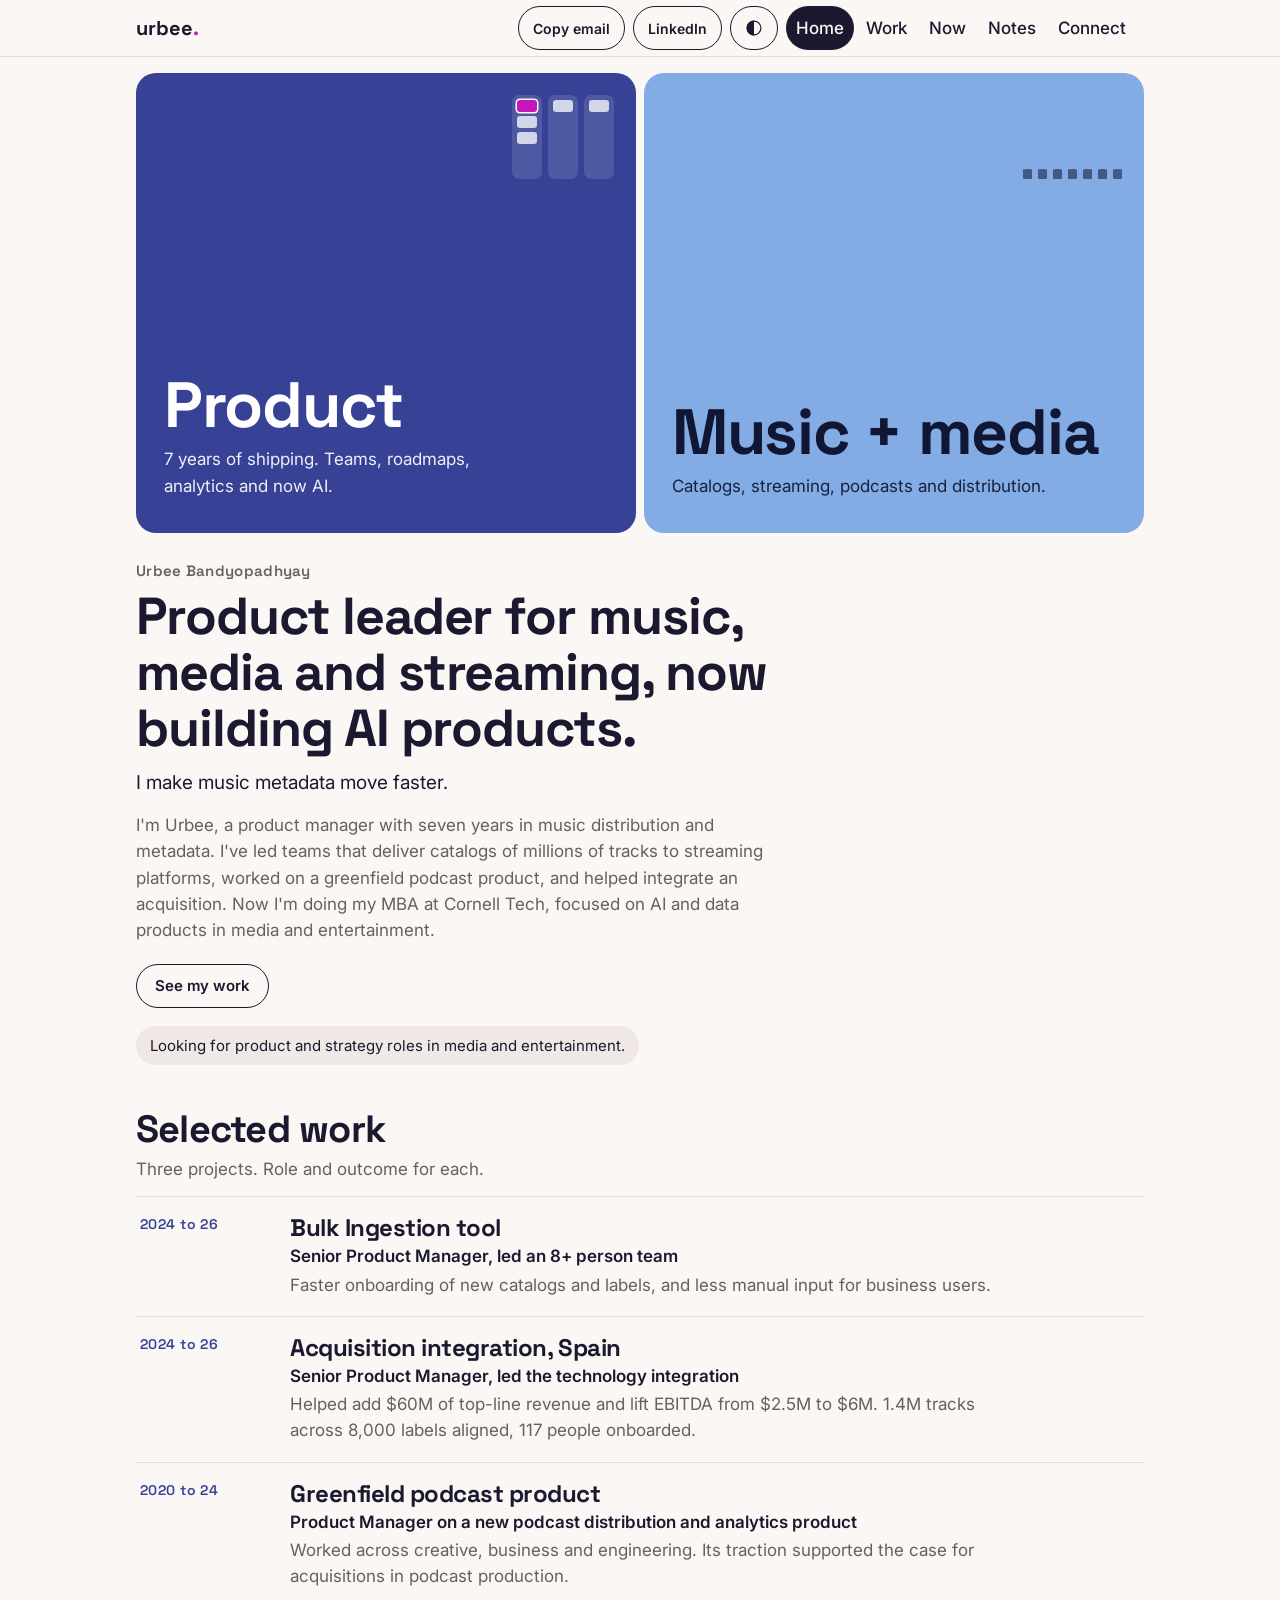
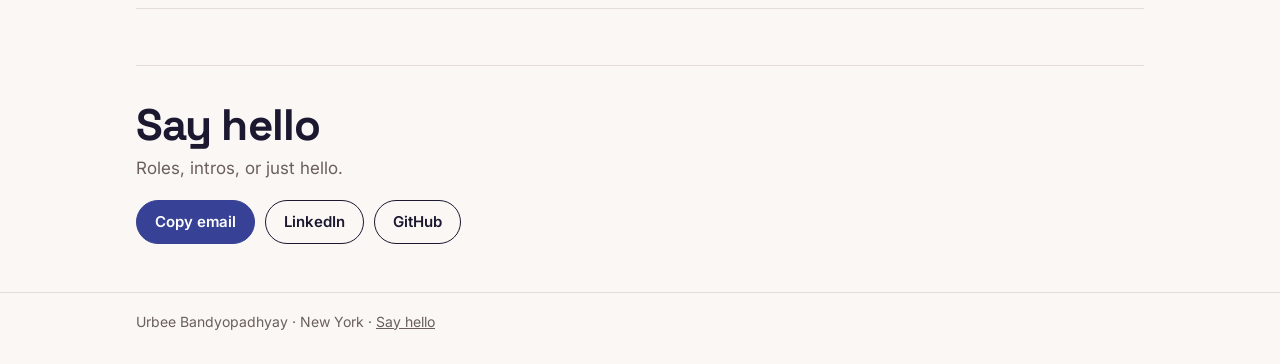
==== index.html @ 32fa34a2 "Add files via upload" ====
<!doctype html>
<html lang="en" data-palette="soft">
<head>
<meta charset="utf-8">
<meta name="viewport" content="width=device-width,initial-scale=1">
<title>Urbee Bandyopadhyay | Product leader, music and media</title>
<meta name="description" content="Product leader for music, media and streaming, now building AI products.">
<link rel="preconnect" href="https://fonts.googleapis.com">
<link rel="preconnect" href="https://fonts.gstatic.com" crossorigin>
<link href="https://fonts.googleapis.com/css2?family=Inter:wght@400;500;600&family=Space+Grotesk:wght@500;600;700&display=swap" rel="stylesheet">
<link rel="stylesheet" href="style.css">
</head>
<body>
<header class="top"><div class="wrap">
  <a class="logo" href="index.html">urbee<i>.</i></a>
  <button class="btn sm" data-copy-email type="button">Copy email</button>
  <a class="btn sm" href="https://www.linkedin.com/in/urbeebandy/" target="_blank" rel="noopener">LinkedIn</a>
  <button class="btn sm theme" data-theme-toggle type="button" aria-label="Switch light or dark mode"><svg viewBox="0 0 24 24" aria-hidden="true"><path d="M12 2a10 10 0 100 20V2z"/><circle cx="12" cy="12" r="9.2" fill="none" stroke="currentColor" stroke-width="1.6"/></svg></button>
  <nav class="pages" aria-label="Pages"><a href="index.html" aria-current="page">Home</a><a href="work.html">Work</a><a href="now.html">Now</a><a href="notes.html">Notes</a><a href="connect.html">Connect</a></nav>
</div></header>
<main class="wrap">

<div class="split">
  <div class="side prod" tabindex="0">
    <div class="viz" aria-hidden="true"><div class="kan"><div class="col"><i></i><i></i><i></i></div><div class="col"><i></i></div><div class="col"><i></i></div><b class="mv"></b></div></div>
    <h2>Product</h2>
    <p>7 years of shipping. Teams, roadmaps, analytics and now AI.</p>
    <p class="more">Led cross-functional teams of engineers, QA and analysts.</p>
  </div>
  <div class="side music" tabindex="0">
    <div class="viz" aria-hidden="true"><div class="bars"><span></span><span></span><span></span><span></span><span></span><span></span><span></span></div></div>
    <h2>Music + media</h2>
    <p>Catalogs, streaming, podcasts and distribution.</p>
    <p class="more">Experience with indie and major music distribution services.</p>
  </div>
</div>
<div class="intro">
  <p class="name">Urbee Bandyopadhyay</p>
  <h1>Product leader for music, media and streaming, now building AI products.</h1>
  <p class="tag">I make music metadata move faster.</p>
  <p class="bio">I'm Urbee, a product manager with seven years in music distribution and metadata. I've led teams that deliver catalogs of millions of tracks to streaming platforms, worked on a greenfield podcast product, and helped integrate an acquisition. Now I'm doing my MBA at Cornell Tech, focused on AI and data products in media and entertainment.</p>
  <div class="cta">
    <a class="btn" href="work.html">See my work</a>
  </div>
  <span class="looking">Looking for product and strategy roles in media and entertainment.</span>
</div>
<section>
  <h2>Selected work</h2>
  <p class="sub">Three projects. Role and outcome for each.</p>
  <ul class="list" data-work="3"></ul>
</section>
<section class="connect" id="connect">
  <h2>Say hello</h2>
  <p class="sub">Roles, intros, or just hello.</p>
  <div class="cgrid">
    <div>
      <div class="cta" style="margin-top:0">
        <button class="btn solid" data-copy-email type="button">Copy email</button>
        <a class="btn" href="https://www.linkedin.com/in/urbeebandy/" target="_blank" rel="noopener">LinkedIn</a>
        <a class="btn" href="https://github.com/u-bandy" target="_blank" rel="noopener">GitHub</a>
      </div>
    </div>
  </div>
</section>
</main>
<footer class="foot"><div class="wrap">Urbee Bandyopadhyay · New York · <a href="connect.html">Say hello</a></div></footer>
<script src="site.js"></script>
</body>
</html>
---- style.css ----
:root{
  --bg:#ffffff;--ink:#0a0a0a;--mute:#5a5a5a;--line:#e4e4e4;
  --blue:#1f3dff;--onblue:#ffffff;--panel:#0a0a0a;--onpanel:#ffffff;--chip:#f3f3f3;
  --music:var(--blue);--onmusic:var(--onblue);--accent2:var(--blue);--olive:var(--chip);--onolive:var(--ink);
  --head:"Space Grotesk",system-ui,sans-serif;--body:"Inter",system-ui,sans-serif;
}
@media (prefers-color-scheme:dark){
  :root:not([data-theme="light"]){--bg:#0a0a0a;--ink:#f5f5f5;--mute:#a3a3a3;--line:#262626;--blue:#3d5cff;--panel:#161616;--chip:#181818}
}
:root[data-theme="dark"]{--bg:#0a0a0a;--ink:#f5f5f5;--mute:#a3a3a3;--line:#262626;--blue:#3d5cff;--panel:#161616;--chip:#181818}

*{box-sizing:border-box}
html{-webkit-text-size-adjust:100%}
body{margin:0;background:var(--bg);color:var(--ink);font:17px/1.55 var(--body);-webkit-font-smoothing:antialiased}
a{color:inherit}
h1,h2,h3{font-family:var(--head);line-height:1.08;margin:0;letter-spacing:-.02em}
.wrap{max-width:1040px;margin:0 auto;padding:0 16px}

/* top bar: email + LinkedIn always visible */
header.top{position:sticky;top:0;z-index:5;background:var(--bg);border-bottom:1px solid var(--line)}
header.top .wrap{display:flex;align-items:center;gap:8px;min-height:56px;flex-wrap:wrap;padding-top:6px;padding-bottom:6px}
.logo{font:700 20px var(--head);text-decoration:none;margin-right:auto}
.logo i{font-style:normal;color:var(--accent2)}
nav.pages{display:flex;flex-wrap:wrap;gap:2px;order:3;width:100%}
nav.pages a{min-height:44px;display:inline-flex;align-items:center;padding:0 10px;text-decoration:none;border-radius:99px;font-weight:500;position:relative}
nav.pages a:hover{background:var(--chip)}
nav.pages a[aria-current="page"]{background:var(--ink);color:var(--bg)}
@media(min-width:780px){nav.pages{order:0;width:auto;margin-right:8px}}
.btn{min-height:44px;display:inline-flex;align-items:center;justify-content:center;gap:8px;padding:0 18px;border-radius:99px;border:1.5px solid var(--ink);background:transparent;color:var(--ink);font:600 15px var(--body);text-decoration:none;cursor:pointer;transition:transform .15s,background .15s,color .15s}
.btn:hover{transform:translateY(-2px)}
.btn.solid{background:var(--blue);border-color:var(--blue);color:var(--onblue)}
.btn.ink{background:var(--ink);color:var(--bg)}
.btn.sm{padding:0 14px;font-size:14px}
.theme{min-width:44px;padding:0}
.theme svg{width:18px;height:18px;fill:currentColor}

/* split hero */
.split{display:flex;flex-direction:column;gap:8px;margin-top:16px}
.side{border-radius:20px;padding:22px 20px;min-height:132px;display:flex;flex-direction:column;justify-content:flex-end;gap:6px;transition:flex .3s ease;overflow:hidden}
.side.prod{background:var(--panel);color:var(--onpanel)}
.side.music{background:var(--music);color:var(--onmusic)}
.side h2{font-size:clamp(34px,8vw,64px)}
.side p{margin:0;max-width:34ch;opacity:.92}
.side .more{max-height:0;opacity:0;transition:max-height .3s ease,opacity .2s;font-size:15px}
.side:focus-within .more{max-height:120px;opacity:1}
@media(min-width:780px){
  .split{flex-direction:row;height:min(52vh,460px)}
  .side{flex:1;min-height:0;padding:28px}
  .split:hover .side{flex:.8}
  .split .side:hover{flex:1.5}
  .side:hover .more{max-height:120px;opacity:1}
}

.intro{padding:28px 0 8px}
.intro .name{font:600 15px var(--head);color:var(--mute);margin:0 0 8px;letter-spacing:.02em}
.intro h1{font-size:clamp(28px,6vw,52px);max-width:20ch}
.intro .tag{font-size:19px;margin:12px 0 0}
.intro .bio{color:var(--mute);max-width:60ch;margin:14px 0 0}
.cta{display:flex;flex-wrap:wrap;gap:10px;margin:20px 0 0}
.looking{display:inline-block;margin-top:18px;padding:8px 14px;border-radius:99px;background:var(--olive);color:var(--onolive);font-size:15px}

section{padding:36px 0 8px}
section>h2{font-size:clamp(26px,5vw,38px);margin-bottom:6px}
.sub{color:var(--mute);margin:0 0 14px}

/* plain list */
ul.list{list-style:none;margin:0;padding:0;border-top:1px solid var(--line)}
ul.list li{border-bottom:1px solid var(--line)}
.row{display:grid;grid-template-columns:1fr;gap:4px;padding:18px 4px;text-decoration:none;transition:padding .2s,background .2s}
a.row:hover{padding-left:14px;background:var(--chip)}
.row .when{color:var(--blue);font:600 14px var(--head);letter-spacing:.03em}
.row h3{font-size:24px}
.row p{margin:2px 0 0;color:var(--mute);max-width:64ch}
.row p b{color:var(--ink);font-weight:600}
@media(min-width:780px){.row{grid-template-columns:130px 1fr;gap:20px;align-items:start}}

.chips{display:flex;flex-wrap:wrap;gap:8px;margin:0;padding:0;list-style:none}
.chips li{padding:8px 14px;border-radius:99px;background:var(--chip);font-size:15px}

.slots{display:grid;grid-template-columns:1fr 1fr;gap:10px;margin-top:14px}
@media(min-width:780px){.slots{grid-template-columns:repeat(3,1fr)}}
.slot{aspect-ratio:1/1;border:1.5px dashed var(--line);border-radius:16px;display:grid;place-items:center;text-align:center;padding:10px;color:var(--mute);font-size:14px;transition:border-color .2s,color .2s}
.slot:hover{border-color:var(--blue);color:var(--ink)}
.slot strong{display:block;font:600 18px var(--head);color:var(--ink)}

/* connect */
.connect{margin-top:48px;padding:36px 0 48px;border-top:1px solid var(--line)}
.connect h2{font-size:clamp(28px,6vw,44px)}
.cgrid{display:grid;gap:24px;margin-top:18px}
@media(min-width:780px){.cgrid{grid-template-columns:1fr 1fr}}
form.msg{display:grid;gap:10px}
form.msg label{font-weight:600;font-size:15px}
form.msg input,form.msg textarea{width:100%;min-height:48px;padding:12px 14px;border-radius:12px;border:1.5px solid var(--line);background:var(--bg);color:var(--ink);font:16px var(--body)}
form.msg textarea{min-height:120px;resize:vertical}
form.msg input:focus,form.msg textarea:focus{outline:2px solid var(--blue);border-color:var(--blue)}
.status{min-height:24px;font-weight:600}
.hp{position:absolute;left:-9999px}
footer.foot{border-top:1px solid var(--line);padding:18px 0 32px;color:var(--mute);font-size:14px}
:focus-visible{outline:3px solid var(--blue);outline-offset:2px}
@media (prefers-reduced-motion:reduce){*{transition:none!important}}

/* panel visuals: sound bar on Music + media, mini kanban board on Product */
.side{position:relative}
.side .viz{position:absolute;top:22px;right:22px;pointer-events:none;transition:opacity .2s}
@media(min-width:780px){.split:hover .side:not(:hover) .viz{opacity:0}}
.bars{display:flex;align-items:flex-end;gap:6px;height:84px}
.bars span{width:9px;height:100%;border-radius:5px;background:var(--onmusic);transform-origin:bottom;transform:scaleY(.12);opacity:.55;transition:opacity .2s;animation:eq 900ms ease-in-out infinite alternate;animation-play-state:paused}
.side.music:hover .bars span,.side.music:focus-within .bars span{opacity:1;animation-play-state:running}
.bars span:nth-child(1){animation-duration:620ms}
.bars span:nth-child(2){animation-duration:900ms;animation-delay:-200ms}
.bars span:nth-child(3){animation-duration:520ms;animation-delay:-400ms}
.bars span:nth-child(4){animation-duration:780ms;animation-delay:-100ms}
.bars span:nth-child(5){animation-duration:680ms;animation-delay:-300ms}
.bars span:nth-child(6){animation-duration:840ms;animation-delay:-500ms}
.bars span:nth-child(7){animation-duration:560ms;animation-delay:-250ms}
@keyframes eq{from{transform:scaleY(.15)}to{transform:scaleY(1)}}

.kan{display:flex;gap:6px;height:84px}
.kan .col{position:relative;width:30px;height:84px;border-radius:7px;background:rgba(255,255,255,.12);padding:5px;display:flex;flex-direction:column;gap:4px}
.kan .col i{display:block;height:12px;border-radius:3px;background:#fff;opacity:.75}
.kan .col:nth-child(3)::after{content:"";position:absolute;left:0;right:0;bottom:5px;margin:auto;width:8px;height:8px;border-radius:50%;background:var(--accent2);opacity:0;animation:ship 3.4s ease-in-out infinite;animation-play-state:paused}
.kan .mv{position:absolute;top:5px;left:5px;width:20px;height:12px;border-radius:3px;background:var(--accent2);box-shadow:0 0 0 1.5px #fff;animation:move 3.4s ease-in-out infinite;animation-play-state:paused}
.side.prod:hover .mv,.side.prod:focus-within .mv,.side.prod:hover .col::after,.side.prod:focus-within .col::after{animation-play-state:running}
@keyframes move{
  0%,15%{transform:translate(0,48px)}
  35%,50%{transform:translate(36px,16px)}
  70%,90%{transform:translate(72px,16px)}
  100%{transform:translate(72px,16px);opacity:0}
}
@keyframes ship{0%,70%{opacity:0}80%,95%{opacity:1}100%{opacity:0}}
@media (prefers-reduced-motion:reduce){.bars span,.kan .mv,.kan .col::after{animation:none!important}}

/* soft palette: add data-palette="soft" to the <html> tag to use it */
:root[data-palette="soft"]{--bg:#faf7f5;--ink:#1b1830;--mute:#6a5f5b;--line:#e6dcd7;--blue:#374196;--onblue:#ffffff;--panel:#374196;--onpanel:#ffffff;--chip:#f0e8e4;--music:#82ACE3;--onmusic:#101634;--accent2:#C617BB}
@media (prefers-color-scheme:dark){
  :root[data-palette="soft"]:not([data-theme="light"]){--bg:#13121c;--ink:#f4f0ee;--mute:#b5aaa5;--line:#2c2a3d;--blue:#82ACE3;--onblue:#101634;--panel:#374196;--onpanel:#ffffff;--chip:#1e1c2c;--music:#82ACE3;--onmusic:#101634;--accent2:#e04ad6}
}
:root[data-palette="soft"][data-theme="dark"]{--bg:#13121c;--ink:#f4f0ee;--mute:#b5aaa5;--line:#2c2a3d;--blue:#82ACE3;--onblue:#101634;--panel:#374196;--onpanel:#ffffff;--chip:#1e1c2c;--music:#82ACE3;--onmusic:#101634;--accent2:#e04ad6}

/* the log (Notes page) */
.log .lbl{font:600 12px var(--body);text-transform:uppercase;letter-spacing:.1em;color:var(--mute);margin:30px 0 12px}
.tiles{display:grid;grid-template-columns:repeat(auto-fill,minmax(110px,140px));gap:14px}
.tile{margin:0;transition:transform .2s}
.tile:hover{transform:translateY(-4px)}
.tile .pic{aspect-ratio:1/1;border-radius:10px;overflow:hidden;background:var(--chip);display:grid;place-items:center}
.tile .pic.empty{border:1.5px dashed var(--line);color:var(--mute);font-size:14px;background:transparent}
.tile .pic img{width:100%;height:100%;object-fit:cover;display:block}
.tile figcaption{padding:8px 2px 0}
.tile figcaption b{display:block;font:600 15px var(--head);line-height:1.2}
.tile figcaption span{display:block;color:var(--mute);font-size:13px}

/* garden palette: olive, aqua, purple, sage, coral */
:root[data-palette="garden"]{--bg:#f6f8f4;--ink:#1c2420;--mute:#5a675d;--line:#d9e1d8;--blue:#8A3FBD;--onblue:#ffffff;--panel:#9C50CE;--onpanel:#ffffff;--chip:#e8eee6;--music:#6DE3F5;--onmusic:#0b2a30;--accent2:#DF4B44;--olive:#97A975;--onolive:#14210f}
@media (prefers-color-scheme:dark){
  :root[data-palette="garden"]:not([data-theme="light"]){--bg:#111815;--ink:#eef3ee;--mute:#a9b8ad;--line:#2a3830;--blue:#6DE3F5;--onblue:#0b2a30;--panel:#9C50CE;--onpanel:#ffffff;--chip:#1b2621;--music:#6DE3F5;--onmusic:#0b2a30;--accent2:#f06b64;--olive:#97A975;--onolive:#14210f}
}
:root[data-palette="garden"][data-theme="dark"]{--bg:#111815;--ink:#eef3ee;--mute:#a9b8ad;--line:#2a3830;--blue:#6DE3F5;--onblue:#0b2a30;--panel:#9C50CE;--onpanel:#ffffff;--chip:#1b2621;--music:#6DE3F5;--onmusic:#0b2a30;--accent2:#f06b64;--olive:#97A975;--onolive:#14210f}

/* midnight palette: ink plum, cool lilac, tangerine, saffron, raspberry */
:root[data-palette="midnight"]{--bg:#F4F1FB;--ink:#1F1B2E;--mute:#5F587A;--line:#DDD6EE;--blue:#3B2A66;--onblue:#ffffff;--panel:#2A2140;--onpanel:#ffffff;--chip:#E9E4F6;--music:#FF8A5B;--onmusic:#2A1408;--accent2:#E0457B;--olive:#FFD98A;--onolive:#3A2A00}
@media (prefers-color-scheme:dark){
  :root[data-palette="midnight"]:not([data-theme="light"]){--bg:#15111F;--ink:#F6F1E8;--mute:#B3AAC0;--line:#2E2743;--blue:#FFC247;--onblue:#2A1A00;--panel:#3A2D5C;--onpanel:#ffffff;--chip:#211B31;--music:#FF8A5B;--onmusic:#2A1408;--accent2:#FF6FA0;--olive:#FFC247;--onolive:#2A1A00}
}
:root[data-palette="midnight"][data-theme="dark"]{--bg:#15111F;--ink:#F6F1E8;--mute:#B3AAC0;--line:#2E2743;--blue:#FFC247;--onblue:#2A1A00;--panel:#3A2D5C;--onpanel:#ffffff;--chip:#211B31;--music:#FF8A5B;--onmusic:#2A1408;--accent2:#FF6FA0;--olive:#FFC247;--onolive:#2A1A00}

.tile .pic.cover{aspect-ratio:2/3}
.tile .pic.cover img{object-fit:contain}

/* travel map */
.tmap{position:relative;max-width:900px}
.tmap svg{display:block;width:100%;height:auto}
.tmap .land{fill:var(--chip);stroke:var(--line);stroke-width:.6}
.tmap .trail{fill:none;stroke:var(--accent2);stroke-width:1.6;stroke-linecap:round;opacity:0}
.tmap .plane{fill:var(--ink)}
.tmap .dot{cursor:pointer;outline:none}
.tmap .dot .hit{r:9;fill:transparent}
.tmap .dot .pt{r:3.6;fill:var(--accent2);stroke:var(--bg);stroke-width:1;transition:r .15s}
.tmap .dot.up .pt{fill:var(--bg);stroke:var(--accent2);stroke-width:1.6}
.tmap .dot:hover .pt,.tmap .dot:focus-visible .pt{r:6}
@media(max-width:780px){.tmap .dot .pt{r:5.5}.tmap .dot .hit{r:12}.tmap .dot:hover .pt{r:7}}
.tmap .tip{position:absolute;transform:translate(-50%,-140%);padding:4px 10px;border-radius:99px;background:var(--ink);color:var(--bg);font-size:13px;font-weight:600;white-space:nowrap;pointer-events:none;opacity:0;transition:opacity .15s}
.tmap .tip.on{opacity:1}
.tcount{margin:10px 0 0;color:var(--mute);font-size:15px}
.tlist{margin-top:8px}
.tlist summary{min-height:44px;display:flex;align-items:center;cursor:pointer;font-weight:600}
.tlist ul{list-style:none;margin:0;padding:0;columns:2 260px;column-gap:24px;font-size:14px;color:var(--mute)}
.tlist li{break-inside:avoid;padding:4px 0}
.tlist li b{color:var(--ink);display:block}
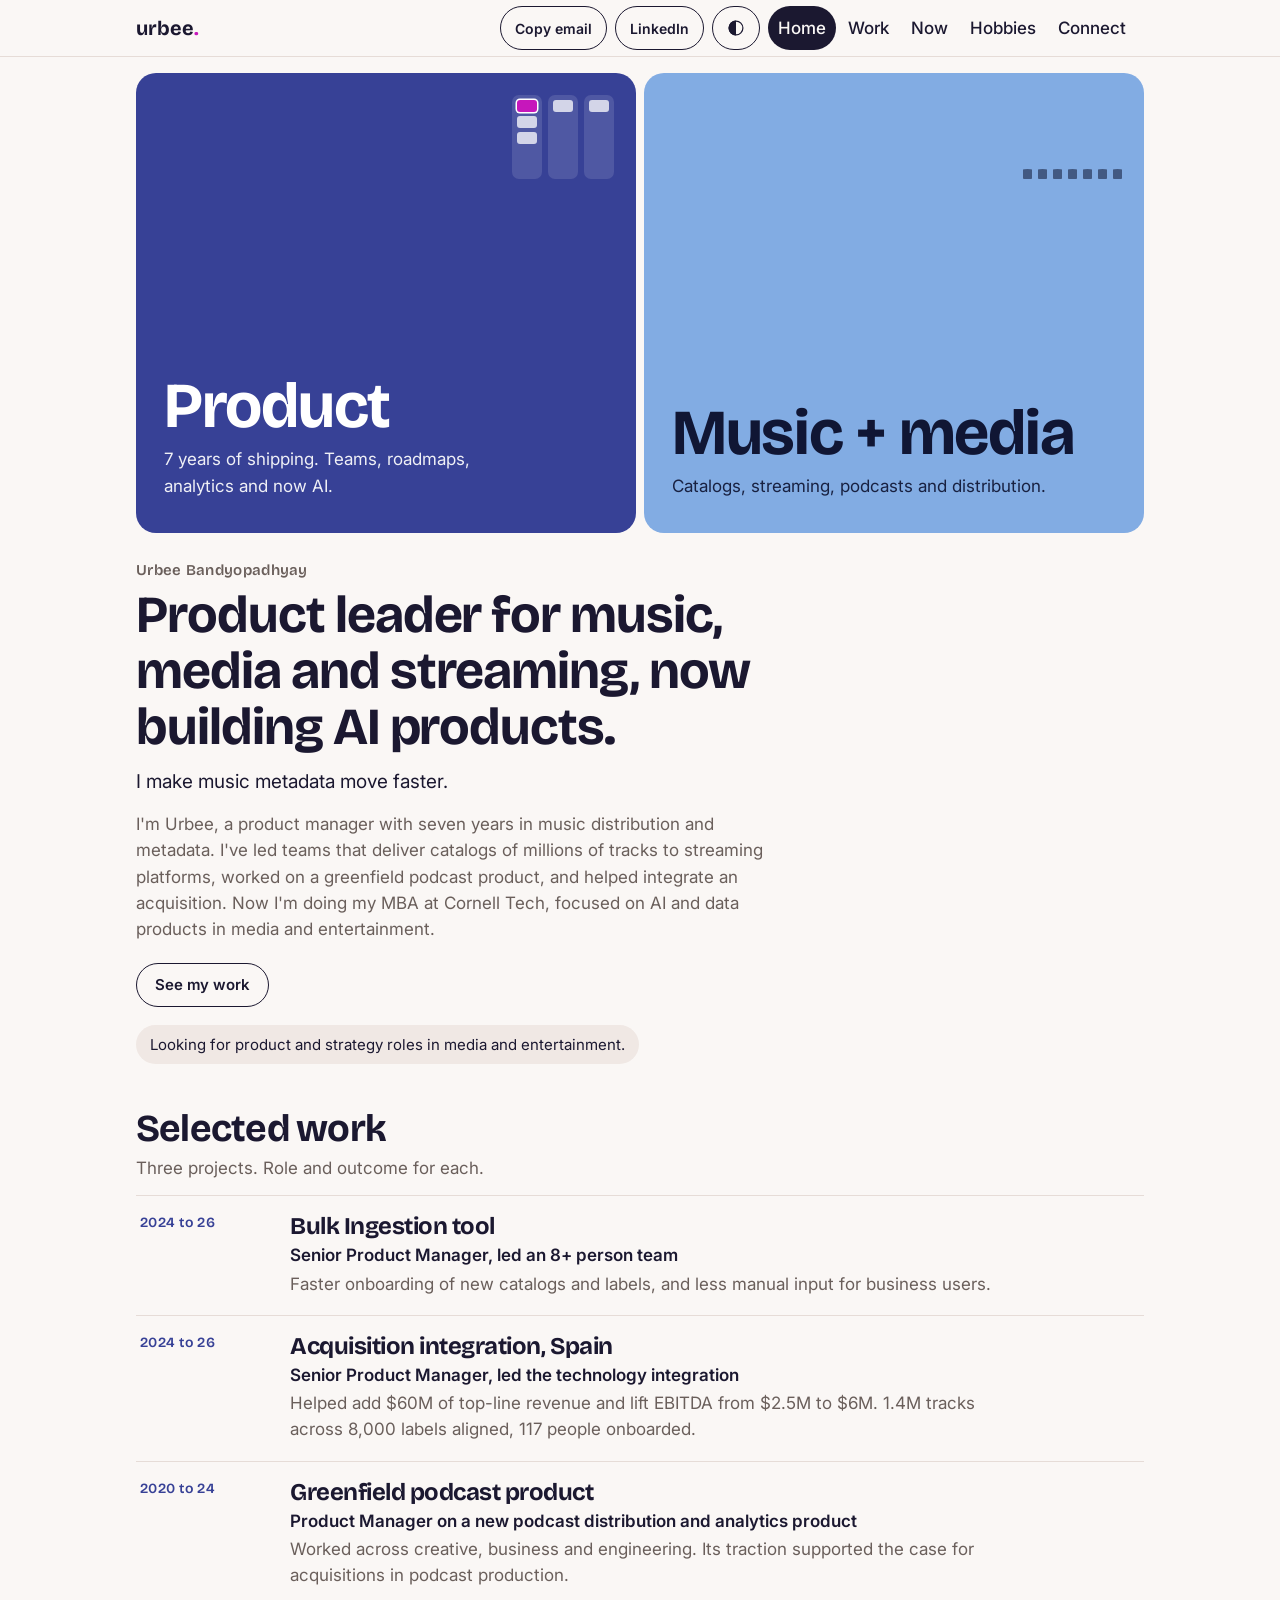
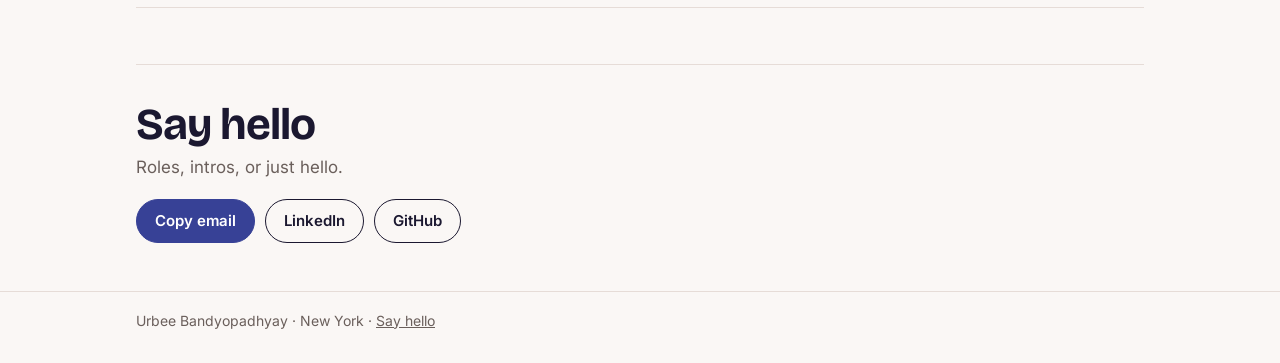
==== commit b521a338: "Rename Notes to Hobbies, switch heading font to Bricolage Grotesque" ====
--- a/index.html
+++ b/index.html
@@ -7,7 +7,7 @@
 <meta name="description" content="Product leader for music, media and streaming, now building AI products.">
 <link rel="preconnect" href="https://fonts.googleapis.com">
 <link rel="preconnect" href="https://fonts.gstatic.com" crossorigin>
-<link href="https://fonts.googleapis.com/css2?family=Inter:wght@400;500;600&family=Space+Grotesk:wght@500;600;700&display=swap" rel="stylesheet">
+<link href="https://fonts.googleapis.com/css2?family=Inter:wght@400;500;600&family=Bricolage+Grotesque:opsz,wght@12..96,500..800&display=swap" rel="stylesheet">
 <link rel="stylesheet" href="style.css">
 </head>
 <body>
@@ -16,7 +16,7 @@
   <button class="btn sm" data-copy-email type="button">Copy email</button>
   <a class="btn sm" href="https://www.linkedin.com/in/urbeebandy/" target="_blank" rel="noopener">LinkedIn</a>
   <button class="btn sm theme" data-theme-toggle type="button" aria-label="Switch light or dark mode"><svg viewBox="0 0 24 24" aria-hidden="true"><path d="M12 2a10 10 0 100 20V2z"/><circle cx="12" cy="12" r="9.2" fill="none" stroke="currentColor" stroke-width="1.6"/></svg></button>
-  <nav class="pages" aria-label="Pages"><a href="index.html" aria-current="page">Home</a><a href="work.html">Work</a><a href="now.html">Now</a><a href="notes.html">Notes</a><a href="connect.html">Connect</a></nav>
+  <nav class="pages" aria-label="Pages"><a href="index.html" aria-current="page">Home</a><a href="work.html">Work</a><a href="now.html">Now</a><a href="notes.html">Hobbies</a><a href="connect.html">Connect</a></nav>
 </div></header>
 <main class="wrap">
 
--- a/style.css
+++ b/style.css
@@ -2,7 +2,7 @@
   --bg:#ffffff;--ink:#0a0a0a;--mute:#5a5a5a;--line:#e4e4e4;
   --blue:#1f3dff;--onblue:#ffffff;--panel:#0a0a0a;--onpanel:#ffffff;--chip:#f3f3f3;
   --music:var(--blue);--onmusic:var(--onblue);--accent2:var(--blue);--olive:var(--chip);--onolive:var(--ink);
-  --head:"Space Grotesk",system-ui,sans-serif;--body:"Inter",system-ui,sans-serif;
+  --head:"Bricolage Grotesque",system-ui,sans-serif;--body:"Inter",system-ui,sans-serif;
 }
 @media (prefers-color-scheme:dark){
   :root:not([data-theme="light"]){--bg:#0a0a0a;--ink:#f5f5f5;--mute:#a3a3a3;--line:#262626;--blue:#3d5cff;--panel:#161616;--chip:#181818}
